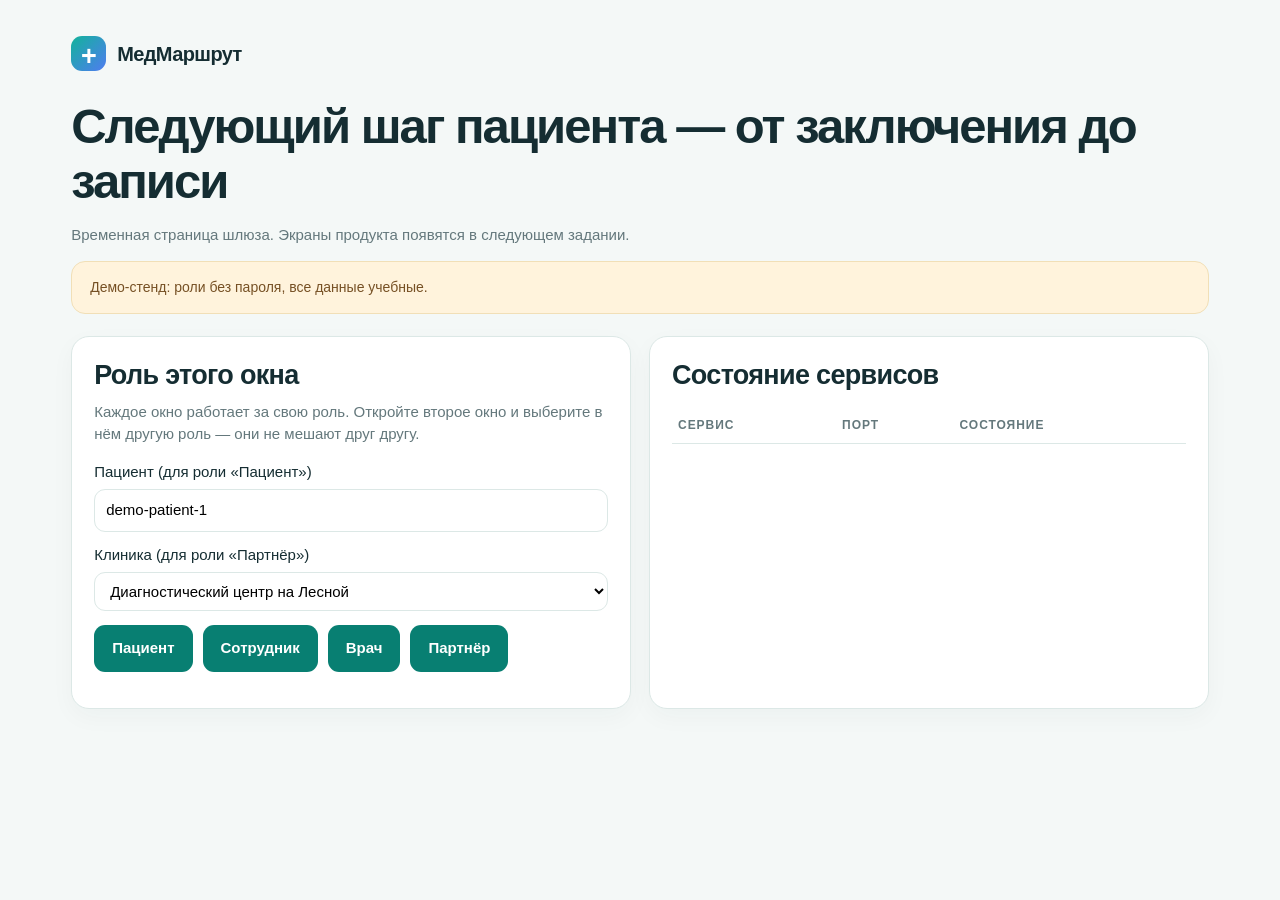
==== medmarshrut_gateway_service/web/index.html @ e41385fb "Шлюз: сессии по ролям, защита, клиенты сервисов, состояние medmarshrut_gateway_service на 8763 разда" ====
<!doctype html>
<html lang="ru">
<head>
  <meta charset="utf-8">
  <meta name="viewport" content="width=device-width, initial-scale=1">
  <title>МедМаршрут</title>
  <style>
    :root{--ink:#152d32;--muted:#64787c;--green:#087f72;--green2:#12a68e;--blue:#315dce;--violet:#5a3fc0;--bg:#f4f8f7;--white:#fff;--line:#dce8e6;--soft:#e9f7f3;--warn:#a76312;--warnbg:#fff3dc;--danger:#a83c3c;--dangerbg:#fff0ee;--shadow:0 18px 48px rgba(16,54,52,.08)}
    *{box-sizing:border-box}
    body{margin:0;background:var(--bg);color:var(--ink);font:15px/1.5 Inter,Segoe UI,Arial,sans-serif}
    button,input,select,textarea{font:inherit}
    button{cursor:pointer}
    h1,h2,h3,p{margin-top:0}
    h1{font-size:clamp(31px,4vw,49px);line-height:1.12;letter-spacing:-.04em;margin-bottom:15px}
    h2{font-size:27px;line-height:1.2;letter-spacing:-.025em;margin-bottom:9px}
    p{color:var(--muted)}
    .content{max-width:1240px;margin:auto;padding:36px clamp(20px,4vw,56px) 70px}
    .brand{display:flex;align-items:center;gap:11px;font-size:20px;font-weight:800;letter-spacing:-.03em;margin-bottom:28px}
    .brandmark{display:grid;place-items:center;width:35px;height:35px;border-radius:11px;background:linear-gradient(135deg,#12b39b,#4f7cf0);color:#fff;font-size:27px;font-weight:600;flex:none}
    .btn{border:1px solid transparent;border-radius:11px;padding:11px 17px;background:var(--green);color:#fff;font-weight:750;display:inline-flex;align-items:center;justify-content:center;gap:8px;min-height:43px;text-decoration:none}
    .btn:hover{background:#066d62}
    .btn.secondary{background:#fff;color:var(--green);border-color:#b8d7d0}
    .btn.secondary:hover{background:var(--soft)}
    .btn.small{min-height:34px;padding:7px 11px;font-size:13px}
    .card{background:#fff;border:1px solid var(--line);border-radius:18px;padding:22px;box-shadow:0 8px 25px rgba(18,58,55,.035)}
    .badge{display:inline-block;border-radius:999px;padding:5px 10px;font-size:12px;font-weight:800;background:var(--soft);color:var(--green);white-space:nowrap}
    .badge.orange{background:var(--warnbg);color:var(--warn)}
    .badge.red{background:var(--dangerbg);color:var(--danger)}
    .badge.gray{background:#edf2f1;color:#566b6d}
    .note{border-radius:14px;background:#eef6f5;padding:15px 18px;color:#40605f;border:1px solid #d8eae6;font-size:14px}
    .note.warn{background:var(--warnbg);border-color:#f1dfb7;color:#765024}
    .note.red{background:var(--dangerbg);border-color:#f2c9c4;color:#863d39}
    .grid{display:grid;gap:18px;grid-template-columns:repeat(auto-fit,minmax(320px,1fr));margin-top:22px}
    .roles{display:flex;flex-wrap:wrap;gap:10px;margin:14px 0}
    .field{display:grid;gap:6px;margin:12px 0}
    .field select,.field input{border:1px solid var(--line);border-radius:11px;padding:9px 11px;background:#fff}
    table{width:100%;border-collapse:collapse}
    td,th{text-align:left;padding:9px 6px;border-bottom:1px solid var(--line)}
    th{font-size:12px;text-transform:uppercase;letter-spacing:.08em;color:var(--muted)}
    [hidden]{display:none!important}
  </style>
</head>
<body>
  <main class="content">
    <div class="brand"><span class="brandmark">+</span>МедМаршрут</div>
    <h1>Следующий шаг пациента — от заключения до записи</h1>
    <p>Временная страница шлюза. Экраны продукта появятся в следующем задании.</p>
    <div class="note warn">Демо-стенд: роли без пароля, все данные учебные.</div>

    <div class="grid">
      <section class="card">
        <h2>Роль этого окна</h2>
        <p>Каждое окно работает за свою роль. Откройте второе окно и выберите в нём другую роль — они не мешают друг другу.</p>
        <div id="current" hidden>
          <p><span class="badge" id="current-role"></span> <strong id="current-name"></strong></p>
          <p id="current-extra"></p>
          <button class="btn secondary small" id="logout" type="button">Сменить роль</button>
        </div>
        <div id="chooser">
          <div class="field">
            <label for="patient-ref">Пациент (для роли «Пациент»)</label>
            <input id="patient-ref" value="demo-patient-1" autocomplete="off">
          </div>
          <div class="field">
            <label for="partner-clinic">Клиника (для роли «Партнёр»)</label>
            <select id="partner-clinic">
              <option value="clinic-partner-1">Диагностический центр на Лесной</option>
              <option value="clinic-partner-2">Маммологический центр «Опора»</option>
            </select>
          </div>
          <div class="roles">
            <button class="btn" type="button" data-role="patient">Пациент</button>
            <button class="btn" type="button" data-role="staff">Сотрудник</button>
            <button class="btn" type="button" data-role="doctor">Врач</button>
            <button class="btn" type="button" data-role="partner">Партнёр</button>
          </div>
        </div>
        <div class="note red" id="error" hidden></div>
      </section>

      <section class="card">
        <h2>Состояние сервисов</h2>
        <p id="imaging-mode"></p>
        <table>
          <thead><tr><th>Сервис</th><th>Порт</th><th>Состояние</th></tr></thead>
          <tbody id="services"></tbody>
        </table>
        <p id="health-note"></p>
      </section>
    </div>
  </main>
  <script src="/assets/js/boot.js"></script>
</body>
</html>
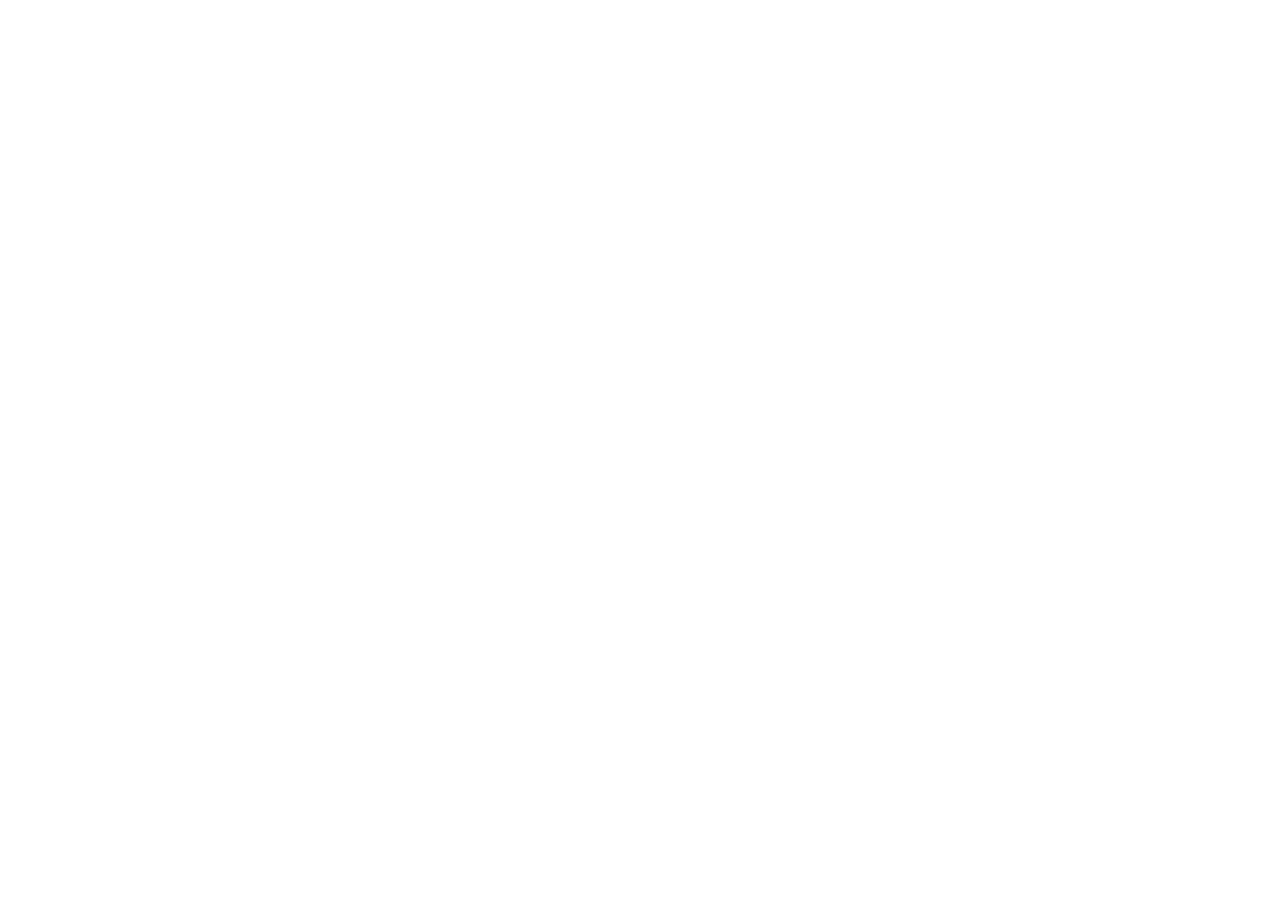
==== commit c10ac788: "Интерфейс прототипа в продукте: модули, адрес и роль, проверки в браузере Прототип разложен на ES-мо" ====
--- a/medmarshrut_gateway_service/web/index.html
+++ b/medmarshrut_gateway_service/web/index.html
@@ -4,91 +4,14 @@
   <meta charset="utf-8">
   <meta name="viewport" content="width=device-width, initial-scale=1">
   <title>МедМаршрут</title>
-  <style>
-    :root{--ink:#152d32;--muted:#64787c;--green:#087f72;--green2:#12a68e;--blue:#315dce;--violet:#5a3fc0;--bg:#f4f8f7;--white:#fff;--line:#dce8e6;--soft:#e9f7f3;--warn:#a76312;--warnbg:#fff3dc;--danger:#a83c3c;--dangerbg:#fff0ee;--shadow:0 18px 48px rgba(16,54,52,.08)}
-    *{box-sizing:border-box}
-    body{margin:0;background:var(--bg);color:var(--ink);font:15px/1.5 Inter,Segoe UI,Arial,sans-serif}
-    button,input,select,textarea{font:inherit}
-    button{cursor:pointer}
-    h1,h2,h3,p{margin-top:0}
-    h1{font-size:clamp(31px,4vw,49px);line-height:1.12;letter-spacing:-.04em;margin-bottom:15px}
-    h2{font-size:27px;line-height:1.2;letter-spacing:-.025em;margin-bottom:9px}
-    p{color:var(--muted)}
-    .content{max-width:1240px;margin:auto;padding:36px clamp(20px,4vw,56px) 70px}
-    .brand{display:flex;align-items:center;gap:11px;font-size:20px;font-weight:800;letter-spacing:-.03em;margin-bottom:28px}
-    .brandmark{display:grid;place-items:center;width:35px;height:35px;border-radius:11px;background:linear-gradient(135deg,#12b39b,#4f7cf0);color:#fff;font-size:27px;font-weight:600;flex:none}
-    .btn{border:1px solid transparent;border-radius:11px;padding:11px 17px;background:var(--green);color:#fff;font-weight:750;display:inline-flex;align-items:center;justify-content:center;gap:8px;min-height:43px;text-decoration:none}
-    .btn:hover{background:#066d62}
-    .btn.secondary{background:#fff;color:var(--green);border-color:#b8d7d0}
-    .btn.secondary:hover{background:var(--soft)}
-    .btn.small{min-height:34px;padding:7px 11px;font-size:13px}
-    .card{background:#fff;border:1px solid var(--line);border-radius:18px;padding:22px;box-shadow:0 8px 25px rgba(18,58,55,.035)}
-    .badge{display:inline-block;border-radius:999px;padding:5px 10px;font-size:12px;font-weight:800;background:var(--soft);color:var(--green);white-space:nowrap}
-    .badge.orange{background:var(--warnbg);color:var(--warn)}
-    .badge.red{background:var(--dangerbg);color:var(--danger)}
-    .badge.gray{background:#edf2f1;color:#566b6d}
-    .note{border-radius:14px;background:#eef6f5;padding:15px 18px;color:#40605f;border:1px solid #d8eae6;font-size:14px}
-    .note.warn{background:var(--warnbg);border-color:#f1dfb7;color:#765024}
-    .note.red{background:var(--dangerbg);border-color:#f2c9c4;color:#863d39}
-    .grid{display:grid;gap:18px;grid-template-columns:repeat(auto-fit,minmax(320px,1fr));margin-top:22px}
-    .roles{display:flex;flex-wrap:wrap;gap:10px;margin:14px 0}
-    .field{display:grid;gap:6px;margin:12px 0}
-    .field select,.field input{border:1px solid var(--line);border-radius:11px;padding:9px 11px;background:#fff}
-    table{width:100%;border-collapse:collapse}
-    td,th{text-align:left;padding:9px 6px;border-bottom:1px solid var(--line)}
-    th{font-size:12px;text-transform:uppercase;letter-spacing:.08em;color:var(--muted)}
-    [hidden]{display:none!important}
-  </style>
+  <link rel="stylesheet" href="/assets/styles.css">
 </head>
 <body>
-  <main class="content">
-    <div class="brand"><span class="brandmark">+</span>МедМаршрут</div>
-    <h1>Следующий шаг пациента — от заключения до записи</h1>
-    <p>Временная страница шлюза. Экраны продукта появятся в следующем задании.</p>
-    <div class="note warn">Демо-стенд: роли без пароля, все данные учебные.</div>
-
-    <div class="grid">
-      <section class="card">
-        <h2>Роль этого окна</h2>
-        <p>Каждое окно работает за свою роль. Откройте второе окно и выберите в нём другую роль — они не мешают друг другу.</p>
-        <div id="current" hidden>
-          <p><span class="badge" id="current-role"></span> <strong id="current-name"></strong></p>
-          <p id="current-extra"></p>
-          <button class="btn secondary small" id="logout" type="button">Сменить роль</button>
-        </div>
-        <div id="chooser">
-          <div class="field">
-            <label for="patient-ref">Пациент (для роли «Пациент»)</label>
-            <input id="patient-ref" value="demo-patient-1" autocomplete="off">
-          </div>
-          <div class="field">
-            <label for="partner-clinic">Клиника (для роли «Партнёр»)</label>
-            <select id="partner-clinic">
-              <option value="clinic-partner-1">Диагностический центр на Лесной</option>
-              <option value="clinic-partner-2">Маммологический центр «Опора»</option>
-            </select>
-          </div>
-          <div class="roles">
-            <button class="btn" type="button" data-role="patient">Пациент</button>
-            <button class="btn" type="button" data-role="staff">Сотрудник</button>
-            <button class="btn" type="button" data-role="doctor">Врач</button>
-            <button class="btn" type="button" data-role="partner">Партнёр</button>
-          </div>
-        </div>
-        <div class="note red" id="error" hidden></div>
-      </section>
-
-      <section class="card">
-        <h2>Состояние сервисов</h2>
-        <p id="imaging-mode"></p>
-        <table>
-          <thead><tr><th>Сервис</th><th>Порт</th><th>Состояние</th></tr></thead>
-          <tbody id="services"></tbody>
-        </table>
-        <p id="health-note"></p>
-      </section>
-    </div>
-  </main>
-  <script src="/assets/js/boot.js"></script>
+  <div class="app">
+    <aside class="sidebar" id="sidebar"></aside>
+    <div class="main"><header class="topbar" id="topbar"></header><div id="banner"></div><main class="content" id="view"></main></div>
+  </div>
+  <div id="overlay"></div><div id="toast" aria-live="polite"></div>
+  <script type="module" src="/assets/js/main.js"></script>
 </body>
 </html>
